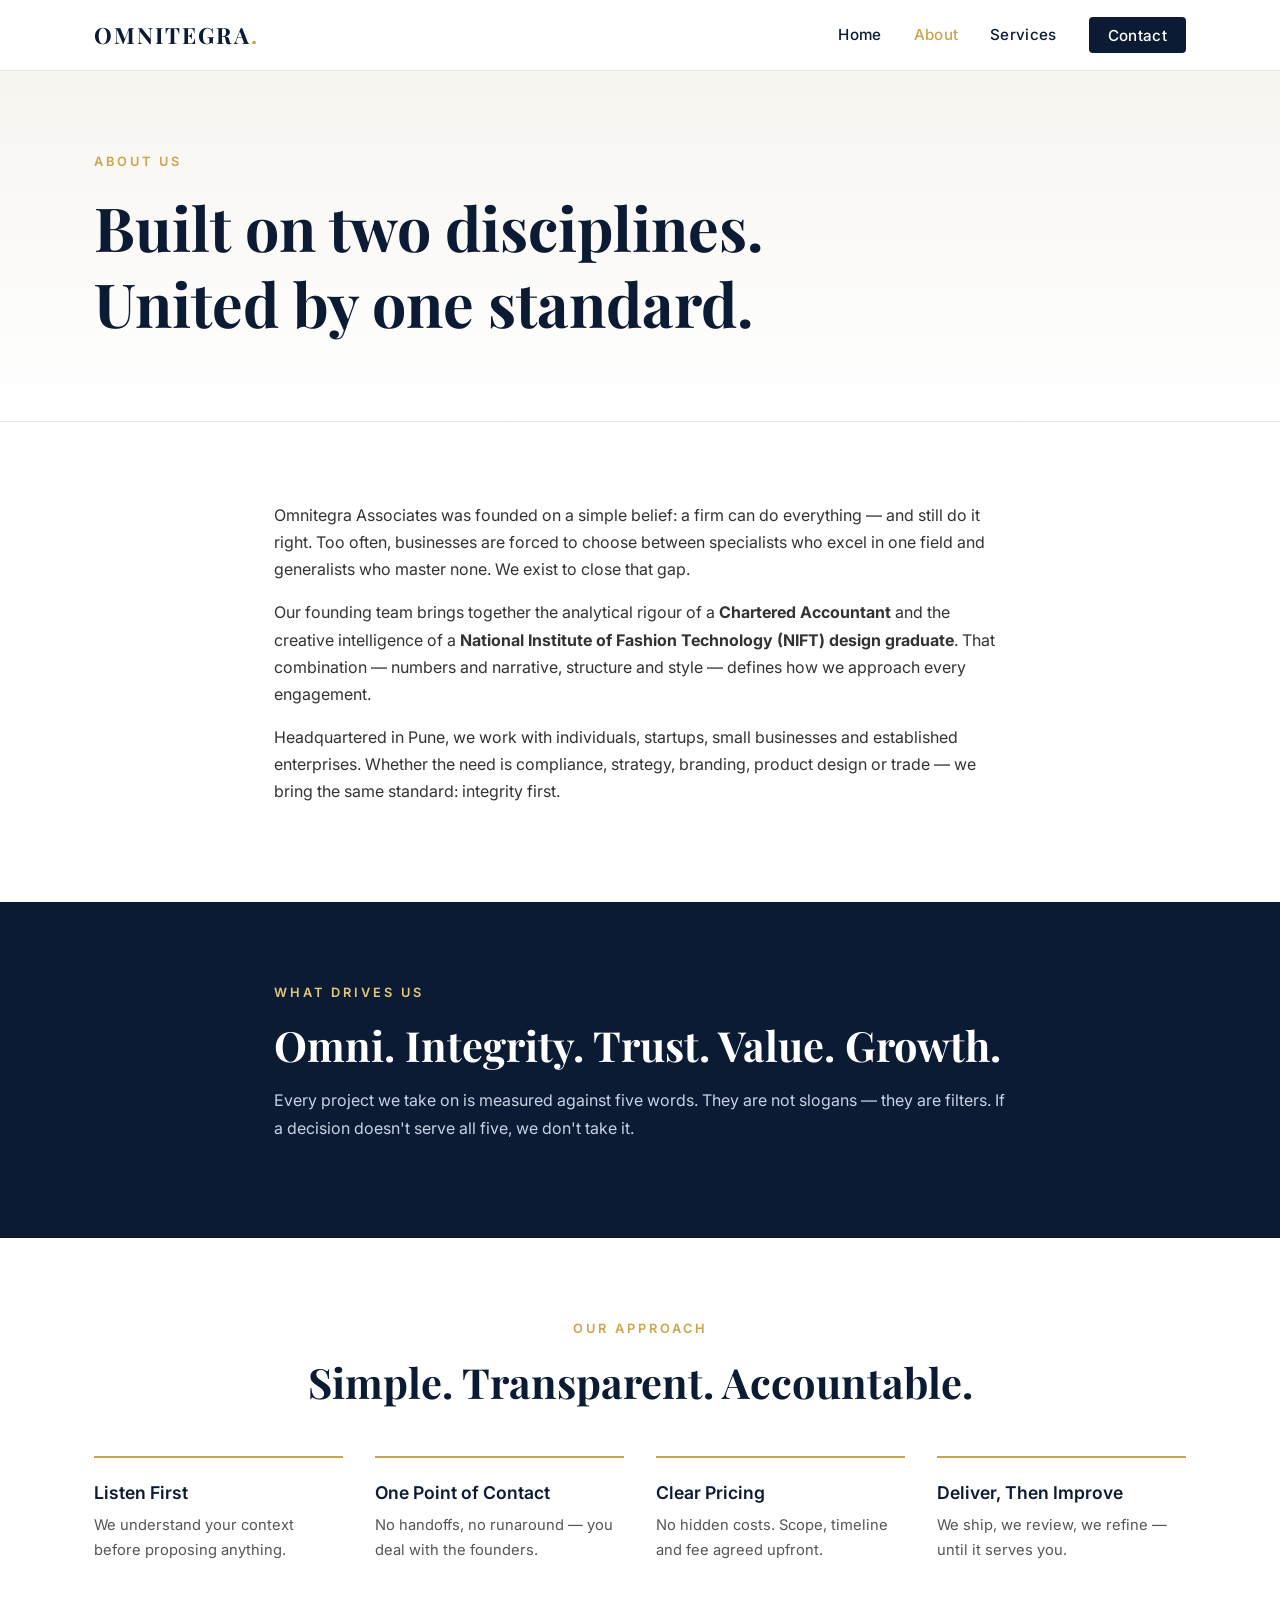
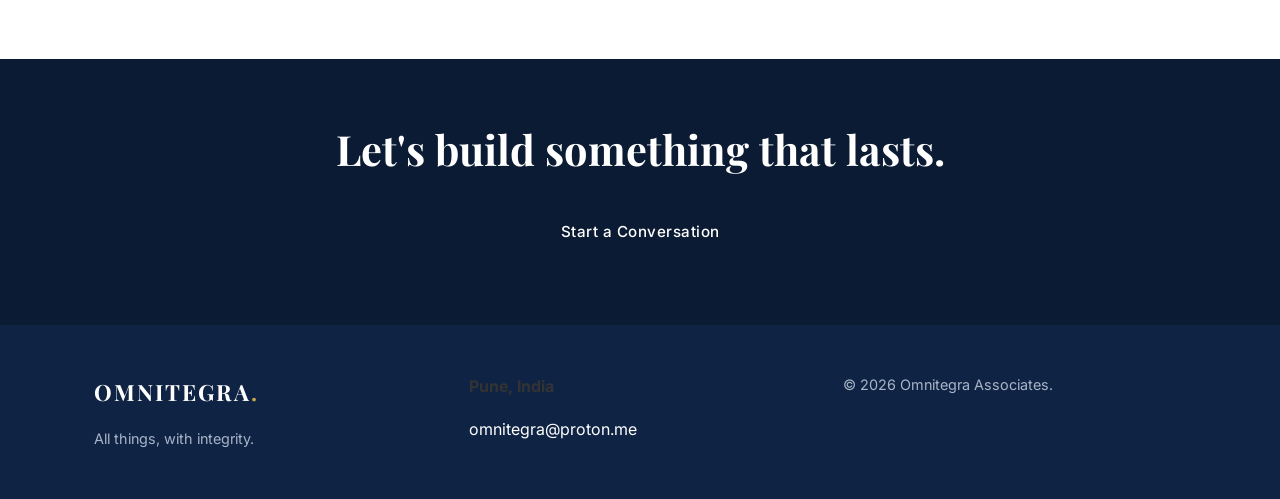
==== about.html @ 626a933a "Add files via upload Initial website" ====
<!DOCTYPE html>
<html lang="en">
<head>
<meta charset="UTF-8" />
<meta name="viewport" content="width=device-width, initial-scale=1.0" />
<title>About — Omnitegra Associates</title>
<meta name="description" content="Learn about Omnitegra Associates — a Pune-based multi-disciplinary firm founded by a Chartered Accountant and a NIFT design graduate." />
<link rel="preconnect" href="https://fonts.googleapis.com">
<link rel="preconnect" href="https://fonts.gstatic.com" crossorigin>
<link href="https://fonts.googleapis.com/css2?family=Playfair+Display:wght@600;700&family=Inter:wght@300;400;500;600&display=swap" rel="stylesheet">
<link rel="stylesheet" href="style.css" />
</head>
<body>

<header class="nav">
  <div class="container nav-inner">
    <a href="index.html" class="logo">OMNITEGRA<span>.</span></a>
    <nav>
      <ul>
        <li><a href="index.html">Home</a></li>
        <li><a href="about.html" class="active">About</a></li>
        <li><a href="services.html">Services</a></li>
        <li><a href="contact.html" class="btn-nav">Contact</a></li>
      </ul>
    </nav>
  </div>
</header>

<section class="page-hero">
  <div class="container">
    <p class="eyebrow">ABOUT US</p>
    <h1>Built on two disciplines.<br>United by one standard.</h1>
  </div>
</section>

<section class="section">
  <div class="container narrow">
    <p>
      Omnitegra Associates was founded on a simple belief: a firm can do everything — and still do it right. Too often, businesses are forced to choose between specialists who excel in one field and generalists who master none. We exist to close that gap.
    </p>
    <p>
      Our founding team brings together the analytical rigour of a <strong>Chartered Accountant</strong> and the creative intelligence of a <strong>National Institute of Fashion Technology (NIFT) design graduate</strong>. That combination — numbers and narrative, structure and style — defines how we approach every engagement.
    </p>
    <p>
      Headquartered in Pune, we work with individuals, startups, small businesses and established enterprises. Whether the need is compliance, strategy, branding, product design or trade — we bring the same standard: integrity first.
    </p>
  </div>
</section>

<section class="section section-dark">
  <div class="container narrow">
    <p class="eyebrow gold">WHAT DRIVES US</p>
    <h2>Omni. Integrity. Trust. Value. Growth.</h2>
    <p>
      Every project we take on is measured against five words. They are not slogans — they are filters. If a decision doesn't serve all five, we don't take it.
    </p>
  </div>
</section>

<section class="section">
  <div class="container">
    <p class="eyebrow center">OUR APPROACH</p>
    <h2 class="center">Simple. Transparent. Accountable.</h2>
    <div class="why-grid">
      <div>
        <h4>Listen First</h4>
        <p>We understand your context before proposing anything.</p>
      </div>
      <div>
        <h4>One Point of Contact</h4>
        <p>No handoffs, no runaround — you deal with the founders.</p>
      </div>
      <div>
        <h4>Clear Pricing</h4>
        <p>No hidden costs. Scope, timeline and fee agreed upfront.</p>
      </div>
      <div>
        <h4>Deliver, Then Improve</h4>
        <p>We ship, we review, we refine — until it serves you.</p>
      </div>
    </div>
  </div>
</section>

<section class="cta-band">
  <div class="container">
    <h2>Let's build something that lasts.</h2>
    <a href="contact.html" class="btn btn-primary">Start a Conversation</a>
  </div>
</section>

<footer>
  <div class="container footer-inner">
    <div>
      <p class="logo">OMNITEGRA<span>.</span></p>
      <p class="muted">All things, with integrity.</p>
    </div>
    <div>
      <p><strong>Pune, India</strong></p>
      <p><a href="mailto:omnitegra@proton.me">omnitegra@proton.me</a></p>
    </div>
    <div>
      <p class="muted">© <span id="year"></span> Omnitegra Associates.</p>
    </div>
  </div>
</footer>

<script>document.getElementById('year').textContent = new Date().getFullYear();</script>
</body>
</html>
---- style.css ----
/* ============ RESET & BASE ============ */
* { margin: 0; padding: 0; box-sizing: border-box; }

:root {
  --navy: #0B1B33;
  --navy-2: #0F2444;
  --gold: #C9A54B;
  --gold-soft: #E4C97A;
  --cream: #F7F5F0;
  --ink: #1A1A1A;
  --muted: #6B7280;
  --border: #E5E2DA;
}

html { scroll-behavior: smooth; }

body {
  font-family: 'Inter', -apple-system, sans-serif;
  color: var(--ink);
  background: #FFFFFF;
  line-height: 1.7;
  font-size: 16px;
  -webkit-font-smoothing: antialiased;
}

h1, h2, h3, h4 {
  font-family: 'Playfair Display', serif;
  color: var(--navy);
  line-height: 1.25;
  font-weight: 700;
}

h1 { font-size: clamp(2.2rem, 5vw, 3.8rem); }
h2 { font-size: clamp(1.7rem, 3.5vw, 2.6rem); margin-bottom: 1rem; }
h3 { font-size: 1.4rem; margin-bottom: .6rem; }
h4 { font-size: 1.1rem; margin-bottom: .4rem; font-family: 'Inter', sans-serif; font-weight: 600; color: var(--navy); }

p { margin-bottom: 1rem; color: #333; }

a { color: var(--navy); text-decoration: none; transition: color .2s; }
a:hover { color: var(--gold); }

.container { max-width: 1140px; margin: 0 auto; padding: 0 1.5rem; }
.narrow { max-width: 780px; }
.center { text-align: center; }

/* ============ NAV ============ */
.nav {
  position: sticky; top: 0; z-index: 100;
  background: rgba(255,255,255,0.95);
  backdrop-filter: blur(10px);
  border-bottom: 1px solid var(--border);
}
.nav-inner {
  display: flex; justify-content: space-between; align-items: center;
  padding: 1rem 1.5rem;
}
.logo {
  font-family: 'Playfair Display', serif;
  font-weight: 700;
  font-size: 1.4rem;
  letter-spacing: 2px;
  color: var(--navy);
}
.logo span { color: var(--gold); }

.nav ul { display: flex; gap: 2rem; list-style: none; align-items: center; }
.nav ul a {
  font-size: .95rem;
  font-weight: 500;
  color: var(--navy);
  letter-spacing: .3px;
}
.nav ul a.active { color: var(--gold); }
.btn-nav {
  background: var(--navy);
  color: #fff !important;
  padding: .55rem 1.2rem;
  border-radius: 4px;
}
.btn-nav:hover { background: var(--gold); color: var(--navy) !important; }

/* ============ HERO ============ */
.hero {
  padding: 7rem 0 6rem;
  background: linear-gradient(180deg, #FFFFFF 0%, var(--cream) 100%);
  border-bottom: 1px solid var(--border);
}
.hero h1 { margin-bottom: 1.5rem; }
.hero .lead {
  font-size: 1.15rem; color: #444; max-width: 620px;
  margin-bottom: 2.2rem;
}

.eyebrow {
  font-size: .8rem;
  letter-spacing: 3px;
  font-weight: 600;
  color: var(--gold);
  text-transform: uppercase;
  margin-bottom: 1rem;
}
.eyebrow.gold { color: var(--gold-soft); }
.eyebrow.center { text-align: center; }

.hero-cta { display: flex; gap: 1rem; flex-wrap: wrap; }

/* ============ BUTTONS ============ */
.btn {
  display: inline-block;
  padding: .9rem 1.8rem;
  font-size: .95rem;
  font-weight: 500;
  letter-spacing: .5px;
  border-radius: 4px;
  transition: all .25s;
  cursor: pointer;
  border: 1px solid transparent;
}
.btn-primary {
  background: var(--navy);
  color: #fff;
}
.btn-primary:hover {
  background: var(--gold);
  color: var(--navy);
}
.btn-ghost {
  background: transparent;
  color: var(--navy);
  border: 1px solid var(--navy);
}
.btn-ghost:hover { background: var(--navy); color: #fff; }

/* ============ STRIP ============ */
.strip {
  background: var(--navy);
  color: var(--gold-soft);
  padding: 1rem 0;
}
.strip-inner {
  display: flex; justify-content: center; gap: 1.2rem;
  flex-wrap: wrap;
  font-size: .85rem;
  letter-spacing: 2px;
  text-transform: uppercase;
  font-weight: 500;
}

/* ============ SECTIONS ============ */
.section { padding: 5rem 0; }
.section-soft { background: var(--cream); }
.section-dark {
  background: var(--navy);
  color: #fff;
}
.section-dark h2, .section-dark h3 { color: #fff; }
.section-dark p { color: #C8D2E2; }

.two-col {
  display: grid;
  grid-template-columns: 1fr 1fr;
  gap: 4rem;
  align-items: start;
}

.link-arrow {
  display: inline-block;
  margin-top: .5rem;
  font-weight: 500;
  color: var(--navy);
  border-bottom: 1px solid var(--gold);
  padding-bottom: 2px;
}

/* ============ VISION MISSION ============ */
.vm-grid {
  display: grid;
  grid-template-columns: 1fr 1fr;
  gap: 3rem;
}
.vm-card {
  padding: 2.5rem;
  border-left: 2px solid var(--gold);
  background: rgba(255,255,255,0.03);
  border-radius: 0 6px 6px 0;
}
.vm-card h3 { font-size: 1.5rem; margin-bottom: 1rem; }

/* ============ VALUES ============ */
.values-grid {
  display: grid;
  grid-template-columns: repeat(5, 1fr);
  gap: 1.5rem;
  margin-top: 3rem;
}
.value-card {
  padding: 2rem 1.5rem;
  background: #fff;
  border: 1px solid var(--border);
  border-radius: 6px;
  transition: all .3s;
  text-align: center;
}
.value-card:hover {
  transform: translateY(-4px);
  border-color: var(--gold);
  box-shadow: 0 10px 30px rgba(11,27,51,0.08);
}
.value-card h4 {
  font-family: 'Playfair Display', serif;
  font-size: 1.3rem;
  color: var(--navy);
  margin-bottom: .6rem;
}
.value-card p { font-size: .9rem; color: var(--muted); margin: 0; }

/* ============ WHY ============ */
.why-grid {
  display: grid;
  grid-template-columns: repeat(4, 1fr);
  gap: 2rem;
  margin-top: 3rem;
}
.why-grid > div {
  padding-top: 1.5rem;
  border-top: 2px solid var(--gold);
}
.why-grid h4 { margin-bottom: .6rem; }
.why-grid p { font-size: .92rem; color: #555; }

/* ============ PAGE HERO ============ */
.page-hero {
  padding: 5rem 0 4rem;
  background: linear-gradient(180deg, var(--cream) 0%, #fff 100%);
  border-bottom: 1px solid var(--border);
}
.page-hero h1 { margin-bottom: 1rem; }
.page-hero .lead { font-size: 1.1rem; color: #555; max-width: 640px; }

/* ============ SERVICES ============ */
.services-grid {
  display: grid;
  grid-template-columns: repeat(2, 1fr);
  gap: 2rem;
}
.service-card {
  padding: 2.2rem;
  background: #fff;
  border: 1px solid var(--border);
  border-radius: 6px;
  transition: all .3s;
}
.service-card:hover {
  border-color: var(--gold);
  box-shadow: 0 12px 36px rgba(11,27,51,0.07);
  transform: translateY(-3px);
}
.service-card h3 { font-size: 1.25rem; }
.service-card p { color: #555; font-size: .95rem; margin: 0; }

/* ============ CTA BAND ============ */
.cta-band {
  background: var(--navy);
  color: #fff;
  padding: 4rem 0;
  text-align: center;
}
.cta-band h2 { color: #fff; margin-bottom: 1.8rem; }

/* ============ CONTACT ============ */
.contact-grid {
  display: grid;
  grid-template-columns: 1fr 1.3fr;
  gap: 4rem;
}
.contact-info p { margin-bottom: 1.2rem; font-size: .95rem; }
.contact-info a { color: var(--navy); border-bottom: 1px solid var(--gold); }

.contact-form label {
  display: block;
  margin-bottom: 1.2rem;
  font-size: .85rem;
  font-weight: 500;
  color: var(--navy);
  letter-spacing: .5px;
}
.contact-form input,
.contact-form textarea {
  display: block;
  width: 100%;
  margin-top: .4rem;
  padding: .9rem 1rem;
  border: 1px solid var(--border);
  border-radius: 4px;
  font-family: inherit;
  font-size: .95rem;
  background: #fff;
  transition: border-color .2s;
}
.contact-form input:focus,
.contact-form textarea:focus {
  outline: none;
  border-color: var(--gold);
}
.small { font-size: .85rem; }

/* ============ FOOTER ============ */
footer {
  background: var(--navy-2);
  color: #A8B4C8;
  padding: 3rem 0 2rem;
  margin-top: 0;
}
.footer-inner {
  display: grid;
  grid-template-columns: 1fr 1fr 1fr;
  gap: 2rem;
  align-items: start;
}
footer .logo { color: #fff; }
footer a { color: #fff; }
footer a:hover { color: var(--gold); }
.muted { color: #A8B4C8; font-size: .9rem; }

/* ============ RESPONSIVE ============ */
@media (max-width: 900px) {
  .two-col, .vm-grid, .contact-grid { grid-template-columns: 1fr; gap: 2rem; }
  .values-grid { grid-template-columns: repeat(2, 1fr); }
  .why-grid { grid-template-columns: repeat(2, 1fr); }
  .services-grid { grid-template-columns: 1fr; }
  .footer-inner { grid-template-columns: 1fr; text-align: center; }
  .nav ul { gap: 1rem; }
  .nav ul a { font-size: .85rem; }
  .nav-inner { padding: .8rem 1rem; }
  .hero { padding: 4rem 0 3rem; }
  .section { padding: 3rem 0; }
}

@media (max-width: 560px) {
  .values-grid { grid-template-columns: 1fr; }
  .why-grid { grid-template-columns: 1fr; }
  .logo { font-size: 1.1rem; }
  .nav ul { gap: .6rem; }
  .btn-nav { padding: .4rem .8rem; font-size: .8rem; }
}
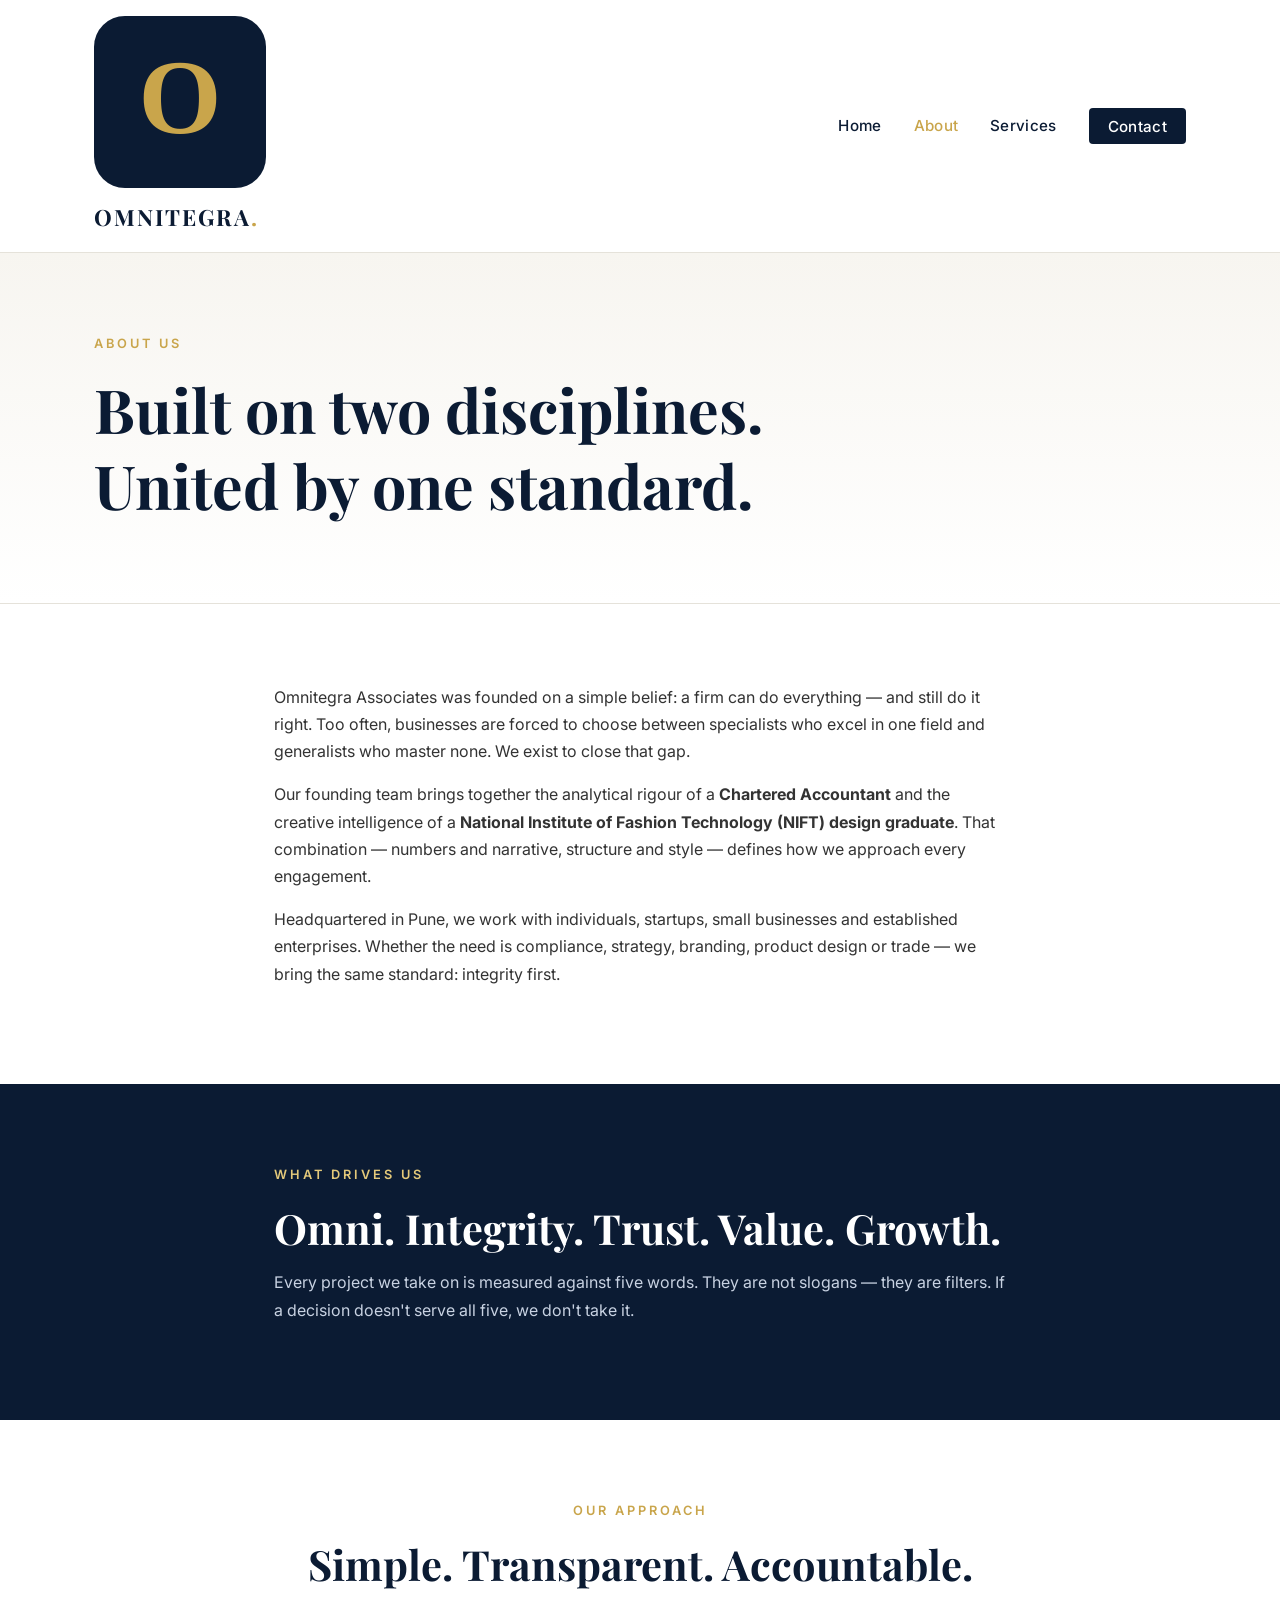
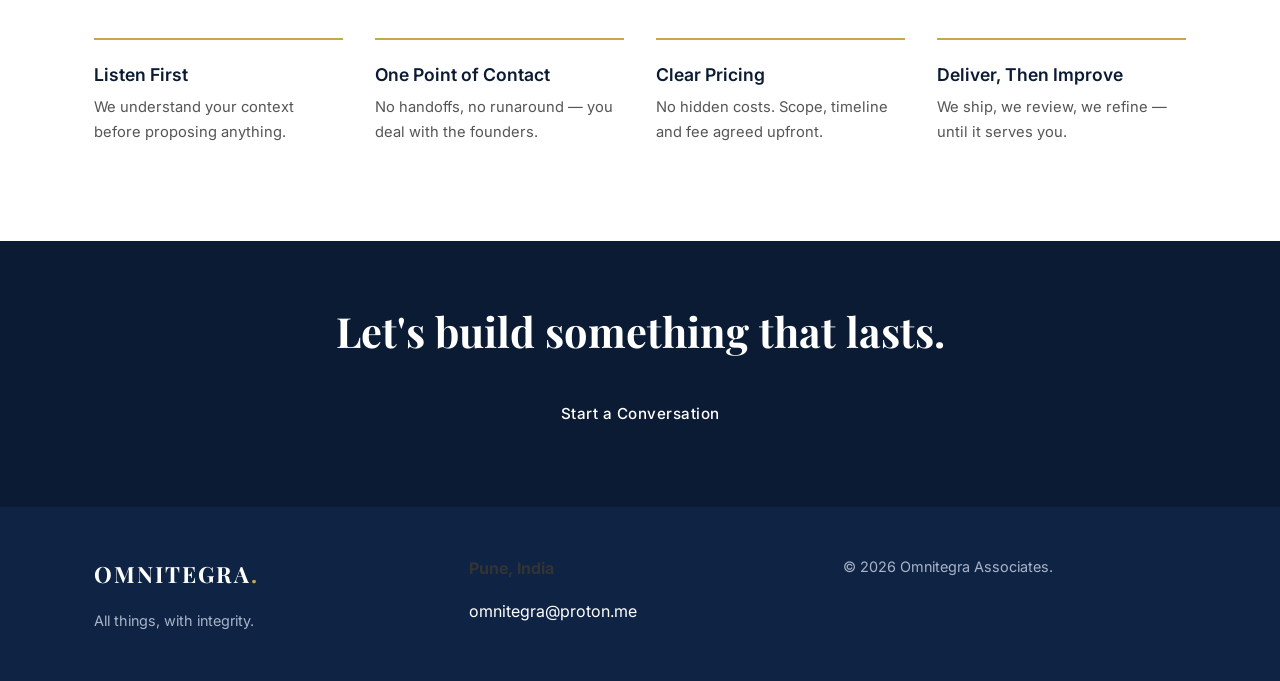
==== commit 03b19ec1: "Update about.html" ====
--- a/about.html
+++ b/about.html
@@ -4,6 +4,7 @@
 <meta charset="UTF-8" />
 <meta name="viewport" content="width=device-width, initial-scale=1.0" />
 <title>About — Omnitegra Associates</title>
+<link rel="icon" type="image/svg+xml" href="favicon.svg" />
 <meta name="description" content="Learn about Omnitegra Associates — a Pune-based multi-disciplinary firm founded by a Chartered Accountant and a NIFT design graduate." />
 <link rel="preconnect" href="https://fonts.googleapis.com">
 <link rel="preconnect" href="https://fonts.gstatic.com" crossorigin>
@@ -14,7 +15,10 @@
 
 <header class="nav">
   <div class="container nav-inner">
-    <a href="index.html" class="logo">OMNITEGRA<span>.</span></a>
+    <a href="index.html" class="logo">
+      <img src="favicon.svg" alt="Omnitegra" class="logo-mark" />
+      OMNITEGRA<span>.</span>
+    </a>
     <nav>
       <ul>
         <li><a href="index.html">Home</a></li>
@@ -107,4 +111,4 @@
 
 <script>document.getElementById('year').textContent = new Date().getFullYear();</script>
 </body>
-</html>+</html>
